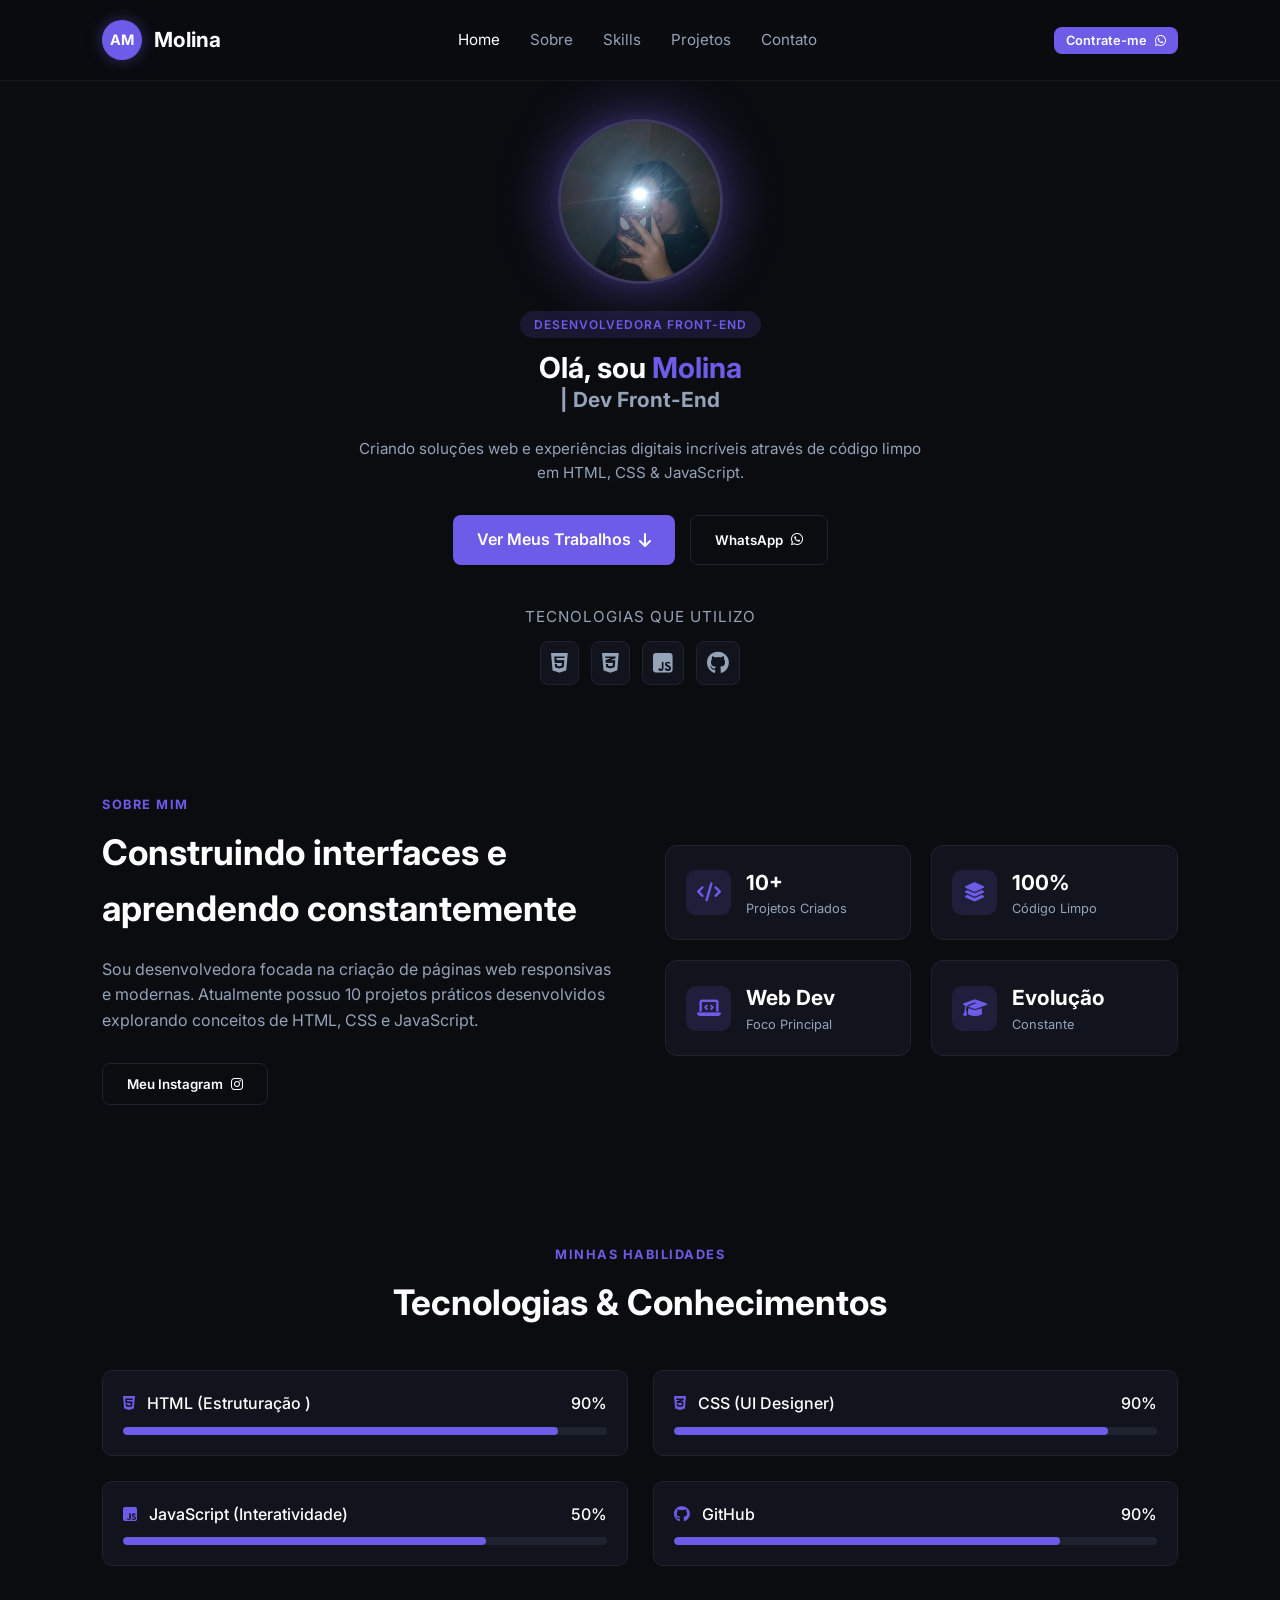
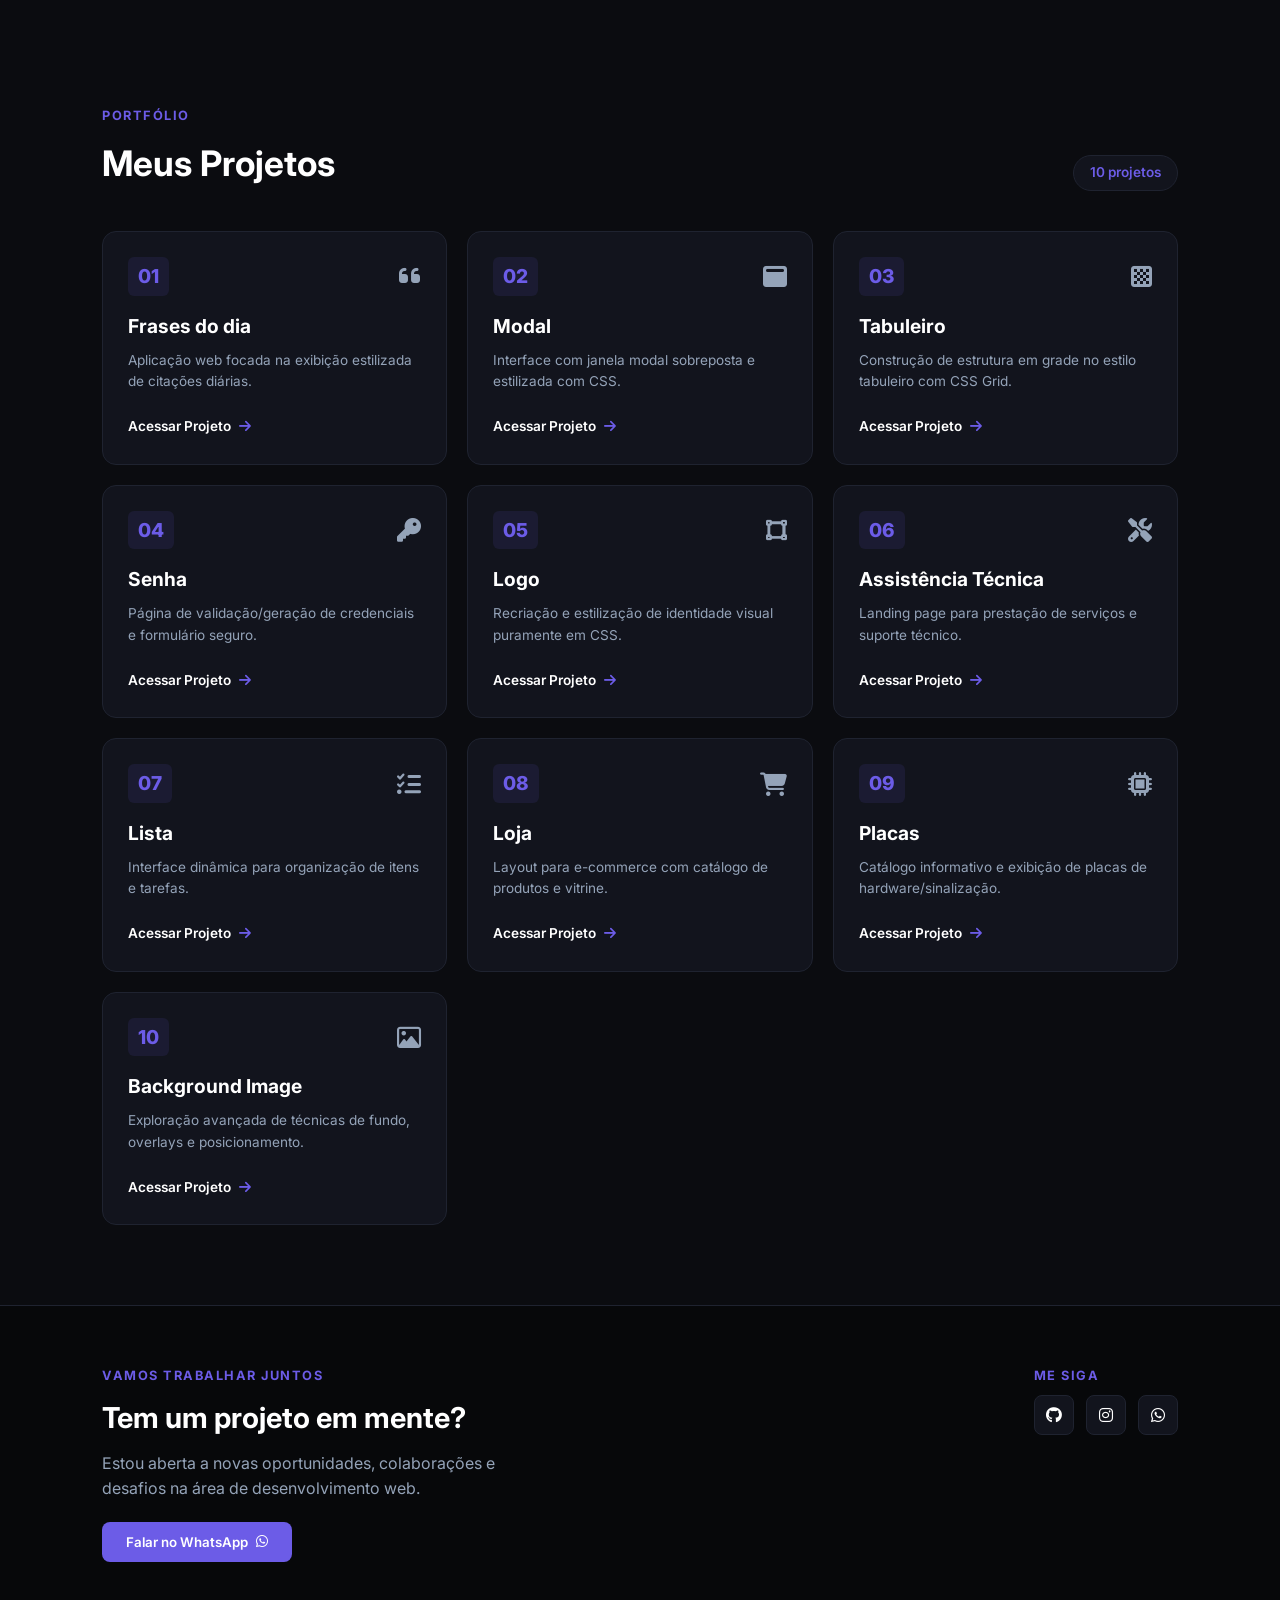
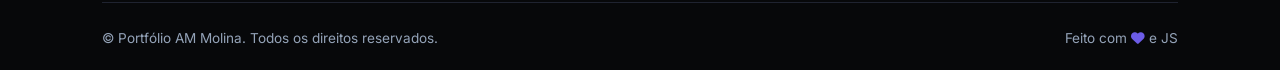
==== index.html @ 392c36eb "teste" ====
<!DOCTYPE html>
<html lang="pt-BR">
<head>
    <meta charset="UTF-8">
    <meta name="viewport" content="width=device-width, initial-scale=1.0">
    <meta name="description" content="Portfólio de Yngrid A. M. Molina com projetos desenvolvidos em HTML, CSS e JavaScript.">
    <title>Portfólio | A. M. Molina</title>
    
    <!-- Font Awesome -->
    <link rel="stylesheet" href="https://cdnjs.cloudflare.com/ajax/libs/font-awesome/6.4.0/css/all.min.css">
    <!-- Google Fonts -->
    <link href="https://fonts.googleapis.com/css2?family=Inter:wght@300;400;500;600;700;800&display=swap" rel="stylesheet">
    
    <link rel="stylesheet" href="style.css">
</head>
<body>

    <!-- Header / Navbar -->
    <header class="navbar">
        <div class="logo">
            <div class="avatar-glow">AM</div>
            <span>Molina</span>
        </div>
        <nav>
            <ul>
                <li><a href="#home" class="active">Home</a></li>
                <li><a href="#about">Sobre</a></li>
                <li><a href="#skills">Skills</a></li>
                <li><a href="#projects">Projetos</a></li>
                <li><a href="#contact">Contato</a></li>
            </ul>
        </nav>
        <!-- Botão do WhatsApp -->
        <button id="btn-whatsapp-nav" class="btn btn-primary btn-sm">
            Contrate-me <i class="fa-brands fa-whatsapp"></i>
        </button>
    </header>

    <section id="home" class="hero">
        <div class="hero-content">
            <span class="badge">DESENVOLVEDORA FRONT-END</span>
            <h1>Olá, sou <span class="highlight">Molina</span></h1>
            <h2><span id="typing-text"></span><span class="cursor"></span></h2>
            <p>Criando soluções web e experiências digitais incríveis através de código limpo em HTML, CSS & JavaScript.</p>
            
            <div class="hero-buttons">
                <a href="#projects" class="btn btn-primary">Ver Meus Trabalhos <i class="fa-solid fa-arrow-down"></i></a>
                <button id="btn-whatsapp-hero" class="btn btn-outline">WhatsApp <i class="fa-brands fa-whatsapp"></i></button>
            </div>

            <!-- Ícones das Tecnologias -->
            <div class="tech-stack">
                <p>TECNOLOGIAS QUE UTILIZO</p>
                <div class="tech-icons">
                    <i class="fa-brands fa-html5" title="HTML"></i>
                    <i class="fa-brands fa-css3-alt" title="CSS"></i>
                    <i class="fa-brands fa-square-js" title="JavaScript"></i>
                    <i class="fa-brands fa-github" title="GitHub"></i>
                </div>
            </div>
        </div>
        <div class="hero-image-container">
            <div class="profile-circle">
                <img src="assets/1000636566.jpg" alt="">
            </div>
        </div>
    </section>

    <!-- About Section -->
    <section id="about" class="about">
        <div class="about-text">
            <span class="section-subtitle">SOBRE MIM</span>
            <h2>Construindo interfaces e aprendendo constantemente</h2>
            <p>Sou desenvolvedora focada na criação de páginas web responsivas e modernas. Atualmente possuo 10 projetos práticos desenvolvidos explorando conceitos de HTML, CSS e JavaScript.</p>
            <button id="btn-instagram-about" class="btn btn-outline">Meu Instagram <i class="fa-brands fa-instagram"></i></button>
        </div>

        <div class="metrics-grid">
            <div class="metric-card">
                <div class="metric-icon"><i class="fa-solid fa-code"></i></div>
                <div class="metric-info">
                    <h3>10+</h3>
                    <p>Projetos Criados</p>
                </div>
            </div>
            <div class="metric-card">
                <div class="metric-icon"><i class="fa-solid fa-layer-group"></i></div>
                <div class="metric-info">
                    <h3>100%</h3>
                    <p>Código Limpo</p>
                </div>
            </div>
            <div class="metric-card">
                <div class="metric-icon"><i class="fa-solid fa-laptop-code"></i></div>
                <div class="metric-info">
                    <h3>Web Dev</h3>
                    <p>Foco Principal</p>
                </div>
            </div>
            <div class="metric-card">
                <div class="metric-icon"><i class="fa-solid fa-graduation-cap"></i></div>
                <div class="metric-info">
                    <h3>Evolução</h3>
                    <p>Constante</p>
                </div>
            </div>
        </div>
    </section>

   
    <section id="skills" class="skills">
        <span class="section-subtitle">MINHAS HABILIDADES</span>
        <h2>Tecnologias & Conhecimentos</h2>
        
        <div class="skills-grid">
            <div class="skill-item">
                <div class="skill-info">
                    <span><i class="fa-brands fa-html5"></i> HTML (Estruturação )</span>
                    <span>90%</span>
                </div>
                <div class="progress-bar"><div class="progress" style="width: 90%;"></div></div>
            </div>

            <div class="skill-item">
                <div class="skill-info">
                    <span><i class="fa-brands fa-css3-alt"></i> CSS (UI Designer)</span>
                    <span>90%</span>
                </div>
                <div class="progress-bar"><div class="progress" style="width: 90%;"></div></div>
            </div>

            <div class="skill-item">
                <div class="skill-info">
                    <span><i class="fa-brands fa-square-js"></i> JavaScript (Interatividade)</span>
                    <span>50%</span>
                </div>
                <div class="progress-bar"><div class="progress" style="width: 75%;"></div></div>
            </div>

            <div class="skill-item">
                <div class="skill-info">
                    <span><i class="fa-brands fa-github"></i> GitHub</span>
                    <span>90%</span>
                </div>
                <div class="progress-bar"><div class="progress" style="width: 80%;"></div></div>
            </div>
        </div>
    </section>

    <!-- Projects Section -->
    <section id="projects" class="projects">
        <div class="section-title-wrapper">
            <div>
                <span class="section-subtitle">PORTFÓLIO</span>
                <h2>Meus Projetos</h2>
            </div>
            <span class="project-count-badge">10 projetos</span>
        </div>

        <div class="projects-grid">
            <div class="project-card">
                <div class="project-header">
                    <span class="project-number">01</span>
                    <i class="fa-solid fa-quote-left folder-icon"></i>
                </div>
                <div class="project-info">
                    <h3>Frases do dia</h3>
                    <p>Aplicação web focada na exibição estilizada de citações diárias.</p>
                    <a href="./projeto-01/index.html" class="project-link">Acessar Projeto <i class="fa-solid fa-arrow-right"></i></a>
                </div>
            </div>

            <div class="project-card">
                <div class="project-header">
                    <span class="project-number">02</span>
                    <i class="fa-solid fa-window-maximize folder-icon"></i>
                </div>
                <div class="project-info">
                    <h3>Modal</h3>
                    <p>Interface com janela modal sobreposta e estilizada com CSS.</p>
                    <a href="./projeto-02/index.html" class="project-link">Acessar Projeto <i class="fa-solid fa-arrow-right"></i></a>
                </div>
            </div>

            <div class="project-card">
                <div class="project-header">
                    <span class="project-number">03</span>
                    <i class="fa-solid fa-chess-board folder-icon"></i>
                </div>
                <div class="project-info">
                    <h3>Tabuleiro</h3>
                    <p>Construção de estrutura em grade no estilo tabuleiro com CSS Grid.</p>
                    <a href="./projeto-03/index.html" class="project-link">Acessar Projeto <i class="fa-solid fa-arrow-right"></i></a>
                </div>
            </div>

            <div class="project-card">
                <div class="project-header">
                    <span class="project-number">04</span>
                    <i class="fa-solid fa-key folder-icon"></i>
                </div>
                <div class="project-info">
                    <h3>Senha</h3>
                    <p>Página de validação/geração de credenciais e formulário seguro.</p>
                    <a href="./projeto-04/index.html" class="project-link">Acessar Projeto <i class="fa-solid fa-arrow-right"></i></a>
                </div>
            </div>

            <div class="project-card">
                <div class="project-header">
                    <span class="project-number">05</span>
                    <i class="fa-solid fa-vector-square folder-icon"></i>
                </div>
                <div class="project-info">
                    <h3>Logo</h3>
                    <p>Recriação e estilização de identidade visual puramente em CSS.</p>
                    <a href="./projeto-05/index.html" class="project-link">Acessar Projeto <i class="fa-solid fa-arrow-right"></i></a>
                </div>
            </div>

            <div class="project-card">
                <div class="project-header">
                    <span class="project-number">06</span>
                    <i class="fa-solid fa-screwdriver-wrench folder-icon"></i>
                </div>
                <div class="project-info">
                    <h3>Assistência Técnica</h3>
                    <p>Landing page para prestação de serviços e suporte técnico.</p>
                    <a href="./projeto-06/index.html" class="project-link">Acessar Projeto <i class="fa-solid fa-arrow-right"></i></a>
                </div>
            </div>

            <div class="project-card">
                <div class="project-header">
                    <span class="project-number">07</span>
                    <i class="fa-solid fa-list-check folder-icon"></i>
                </div>
                <div class="project-info">
                    <h3>Lista</h3>
                    <p>Interface dinâmica para organização de itens e tarefas.</p>
                    <a href="./projeto-07/index.html" class="project-link">Acessar Projeto <i class="fa-solid fa-arrow-right"></i></a>
                </div>
            </div>

            <div class="project-card">
                <div class="project-header">
                    <span class="project-number">08</span>
                    <i class="fa-solid fa-cart-shopping folder-icon"></i>
                </div>
                <div class="project-info">
                    <h3>Loja</h3>
                    <p>Layout para e-commerce com catálogo de produtos e vitrine.</p>
                    <a href="./projeto-08/index.html" class="project-link">Acessar Projeto <i class="fa-solid fa-arrow-right"></i></a>
                </div>
            </div>

            <div class="project-card">
                <div class="project-header">
                    <span class="project-number">09</span>
                    <i class="fa-solid fa-microchip folder-icon"></i>
                </div>
                <div class="project-info">
                    <h3>Placas</h3>
                    <p>Catálogo informativo e exibição de placas de hardware/sinalização.</p>
                    <a href="./projeto-09/index.html" class="project-link">Acessar Projeto <i class="fa-solid fa-arrow-right"></i></a>
                </div>
            </div>

            <div class="project-card">
                <div class="project-header">
                    <span class="project-number">10</span>
                    <i class="fa-regular fa-image folder-icon"></i>
                </div>
                <div class="project-info">
                    <h3>Background Image</h3>
                    <p>Exploração avançada de técnicas de fundo, overlays e posicionamento.</p>
                    <a href="./projeto-10/index.html" class="project-link">Acessar Projeto <i class="fa-solid fa-arrow-right"></i></a>
                </div>
            </div>
        </div>
    </section>

    <!-- Footer / Contato -->
    <footer id="contact" class="footer">
        <div class="footer-container">
            <div class="footer-col">
                <span class="section-subtitle">VAMOS TRABALHAR JUNTOS</span>
                <h2>Tem um projeto em mente?</h2>
                <p>Estou aberta a novas oportunidades, colaborações e desafios na área de desenvolvimento web.</p>
                <button id="btn-whatsapp-footer" class="btn btn-primary">Falar no WhatsApp <i class="fa-brands fa-whatsapp"></i></button>
            </div>

            <div class="footer-col">
                <span class="section-subtitle">ME SIGA</span>
                <div class="social-links">
                    <a href="https://github.com" target="_blank" title="GitHub"><i class="fa-brands fa-github"></i></a>
                    <a href="#" id="link-instagram" target="_blank" title="Instagram"><i class="fa-brands fa-instagram"></i></a>
                    <a href="#" id="link-whatsapp" target="_blank" title="WhatsApp"><i class="fa-brands fa-whatsapp"></i></a>
                </div>
            </div>
        </div>

        <div class="footer-bottom">
            <p>&copy; Portfólio AM Molina. Todos os direitos reservados.</p>
            <p>Feito com <i class="fa-solid fa-heart" style="color: #6c5ce7;"></i> e JS</p>
        </div>
    </footer>

    <script src="script.js"></script>
</body>
</html>
---- style.css ----
:root {
    --bg-color: #0b0c10;
    --card-bg: #12141d;
    --card-border: #1f2330;
    --primary-color: #6c5ce7;
    --primary-hover: #5a4bcf;
    --text-color: #ffffff;
    --text-secondary: #94a3b8;
    --accent-glow: rgba(108, 92, 231, 0.4);
    --font-family: 'Inter', sans-serif;
}

* {
    margin: 0;
    padding: 0;
    box-sizing: border-box;
    font-family: var(--font-family);
    scroll-behavior: smooth;
}

body {
    background-color: var(--bg-color);
    color: var(--text-color);
    line-height: 1.6;
}

/* Previne que textos vazem a tela em telas pequenas */
* {
    box-sizing: border-box;
    max-width: 100%;
}

body {
    overflow-x: hidden; /* Evita a rolagem horizontal */
}

/* Garante a quebra correta das frases */
.hero-content p {
    word-break: break-word;
    overflow-wrap: break-word;
    white-space: normal;
    padding: 0 10px;
}
/* --- LOGO & AVATAR GLOW --- */
.avatar-glow {
    width: 40px;
    height: 40px;
    border-radius: 50%;
    background: var(--primary-color);
    color: #fff;
    display: flex;
    align-items: center;
    justify-content: center;
    font-weight: 700;
    font-size: 0.9rem;
    box-shadow: 0 0 15px var(--accent-glow);
}

.logo {
    display: flex;
    align-items: center;
    gap: 12px;
    font-size: 1.3rem;
    font-weight: 700;
}

/* --- COMPONENTES --- */
.badge {
    background: rgba(108, 92, 231, 0.15);
    color: var(--primary-color);
    padding: 6px 14px;
    border-radius: 20px;
    font-size: 0.75rem;
    font-weight: 600;
    letter-spacing: 1px;
}

.section-subtitle {
    color: var(--primary-color);
    font-size: 0.8rem;
    font-weight: 700;
    letter-spacing: 1.5px;
    display: block;
    margin-bottom: 8px;
}

.btn {
    display: inline-flex;
    align-items: center;
    gap: 8px;
    padding: 12px 24px;
    border-radius: 8px;
    font-weight: 600;
    text-decoration: none;
    transition: all 0.3s ease;
    border: none;
    cursor: pointer;
}

.btn-primary {
    background-color: var(--primary-color);
    color: #fff;
}

.btn-primary:hover {
    background-color: var(--primary-hover);
    box-shadow: 0 0 20px var(--accent-glow);
}

.btn-outline {
    background: transparent;
    color: #fff;
    border: 1px solid var(--card-border);
}

.btn-outline:hover {
    border-color: var(--primary-color);
    background: rgba(108, 92, 231, 0.1);
}

.btn-sm {
    padding: 8px 16px;
    font-size: 0.9rem;
}

/* --- NAVBAR --- */
.navbar {
    display: flex;
    justify-content: space-between;
    align-items: center;
    padding: 20px 8%;
    position: sticky;
    top: 0;
    background-color: rgba(11, 12, 16, 0.9);
    backdrop-filter: blur(10px);
    z-index: 1000;
    border-bottom: 1px solid rgba(255, 255, 255, 0.05);
}

.navbar nav ul {
    display: flex;
    list-style: none;
    gap: 30px;
}

.navbar nav a {
    color: var(--text-secondary);
    text-decoration: none;
    font-size: 0.95rem;
    transition: 0.3s;
}

.navbar nav a:hover, .navbar nav a.active {
    color: var(--text-color);
}

/* --- HERO SECTION --- */
.hero {
    display: flex;
    align-items: center;
    justify-content: space-between;
    padding: 80px 8% 60px;
    gap: 40px;
}

.hero-content {
    max-width: 600px;
}

.hero-content h1 {
    font-size: 3.2rem;
    margin-top: 15px;
    line-height: 1.1;
}

.hero-content h2 {
    font-size: 2.5rem;
    color: var(--text-secondary);
    margin-bottom: 20px;
}

.hero-content p {
    color: var(--text-secondary);
    font-size: 1.05rem;
    margin-bottom: 30px;
}

.highlight {
    color: var(--primary-color);
}

.hero-buttons {
    display: flex;
    gap: 15px;
    margin-bottom: 40px;
}

.tech-stack p {
    font-size: 0.75rem;
    letter-spacing: 1px;
    margin-bottom: 12px;
    color: var(--text-secondary);
}

.tech-icons {
    display: flex;
    gap: 12px;
}

.tech-icons i {
    font-size: 1.4rem;
    background: var(--card-bg);
    padding: 10px;
    border-radius: 8px;
    border: 1px solid var(--card-border);
    color: var(--text-secondary);
    transition: 0.3s;
}

.tech-icons i:hover {
    color: var(--primary-color);
    border-color: var(--primary-color);
}

/* Foto com fundo brilhante estilo Figma */
.hero-image-container {
    position: relative;
    display: flex;
    justify-content: center;
    align-items: center;
}

.profile-circle {
    width: 330px;
    height: 330px;
    border-radius: 50%;
    background: radial-gradient(circle, var(--primary-color) 0%, rgba(108, 92, 231, 0.2) 70%, transparent 100%);
    display: flex;
    align-items: center;
    justify-content: center;
    box-shadow: 0 0 50px var(--accent-glow);
}

.profile-circle img {
    width: 310px;
    height: 310px;
    border-radius: 50%;
    object-fit: cover;
    border: 3px solid rgba(255, 255, 255, 0.1);
}

.code-card {
    position: absolute;
    bottom: -15px;
    right: -20px;
    background: var(--card-bg);
    border: 1px solid var(--card-border);
    border-radius: 12px;
    padding: 15px 20px;
    font-family: monospace;
    font-size: 0.8rem;
    box-shadow: 0 10px 30px rgba(0,0,0,0.5);
}

.code-header {
    display: flex;
    align-items: center;
    gap: 6px;
    margin-bottom: 10px;
}

.dot { width: 8px; height: 8px; border-radius: 50%; }
.dot.red { background: #ff5f56; }
.dot.yellow { background: #ffbd2e; }
.dot.green { background: #27c93f; }
.code-title { margin-left: auto; color: var(--text-secondary); font-size: 0.7rem; }

.keyword { color: #ff79c6; }
.variable { color: #50fa7b; }
.property { color: #8be9fd; }
.string { color: #f1fa8c; }
.number-code { color: #bd93f9; }

/* --- ABOUT SECTION --- */
.about {
    padding: 80px 8%;
    display: grid;
    grid-template-columns: 1fr 1fr;
    gap: 50px;
    align-items: center;
}

.about-text h2 { font-size: 2.2rem; margin-bottom: 20px; }
.about-text p { color: var(--text-secondary); margin-bottom: 30px; }

.metrics-grid {
    display: grid;
    grid-template-columns: 1fr 1fr;
    gap: 20px;
}

.metric-card {
    background: var(--card-bg);
    border: 1px solid var(--card-border);
    border-radius: 12px;
    padding: 20px;
    display: flex;
    align-items: center;
    gap: 15px;
}

.metric-icon {
    background: rgba(108, 92, 231, 0.15);
    color: var(--primary-color);
    width: 45px;
    height: 45px;
    border-radius: 10px;
    display: flex;
    justify-content: center;
    align-items: center;
    font-size: 1.2rem;
}

.metric-info h3 { font-size: 1.3rem; }
.metric-info p { color: var(--text-secondary); font-size: 0.8rem; }

/* --- SKILLS SECTION --- */
.skills {
    padding: 60px 8%;
    text-align: center;
}

.skills h2 { font-size: 2.2rem; margin-bottom: 40px; }

.skills-grid {
    display: grid;
    grid-template-columns: 1fr 1fr;
    gap: 25px;
    text-align: left;
}

.skill-item {
    background: var(--card-bg);
    border: 1px solid var(--card-border);
    padding: 20px;
    border-radius: 10px;
}

.skill-info {
    display: flex;
    justify-content: space-between;
    margin-bottom: 10px;
    font-weight: 500;
}

.skill-info i { color: var(--primary-color); margin-right: 8px; }

.progress-bar {
    width: 100%;
    height: 8px;
    background: #1f2330;
    border-radius: 4px;
    overflow: hidden;
}

.progress {
    height: 100%;
    background: var(--primary-color);
    border-radius: 4px;
}

/* --- PROJECTS SECTION --- */
.projects {
    padding: 80px 8%;
}

.section-title-wrapper {
    display: flex;
    justify-content: space-between;
    align-items: flex-end;
    margin-bottom: 40px;
}

.section-title-wrapper h2 { font-size: 2.2rem; }

.project-count-badge {
    background: var(--card-bg);
    border: 1px solid var(--card-border);
    color: var(--primary-color);
    padding: 6px 16px;
    border-radius: 20px;
    font-size: 0.85rem;
    font-weight: 600;
}

.projects-grid {
    display: grid;
    grid-template-columns: repeat(auto-fill, minmax(260px, 1fr));
    gap: 20px;
}

.project-card {
    background: var(--card-bg);
    border: 1px solid var(--card-border);
    border-radius: 14px;
    padding: 25px;
    transition: all 0.3s ease;
    display: flex;
    flex-direction: column;
    justify-content: space-between;
}

.project-card:hover {
    transform: translateY(-5px);
    border-color: var(--primary-color);
    box-shadow: 0 8px 25px rgba(108, 92, 231, 0.15);
}

.project-header {
    display: flex;
    justify-content: space-between;
    align-items: center;
    margin-bottom: 15px;
}

.project-number {
    font-size: 1.2rem;
    font-weight: 800;
    color: var(--primary-color);
    background: rgba(108, 92, 231, 0.1);
    padding: 4px 10px;
    border-radius: 6px;
}

.folder-icon {
    font-size: 1.5rem;
    color: var(--text-secondary);
}

.project-info h3 {
    font-size: 1.2rem;
    margin-bottom: 8px;
}

.project-info p {
    color: var(--text-secondary);
    font-size: 0.85rem;
    margin-bottom: 20px;
    min-height: 40px;
}

.project-link {
    color: #fff;
    text-decoration: none;
    font-weight: 600;
    font-size: 0.85rem;
    display: inline-flex;
    align-items: center;
    gap: 8px;
    transition: 0.3s;
}

.project-link i {
    color: var(--primary-color);
    transition: transform 0.3s;
}

.project-card:hover .project-link i {
    transform: translateX(5px);
}

/* --- FOOTER --- */
.footer {
    background-color: #07080a;
    padding: 60px 8% 20px;
    border-top: 1px solid var(--card-border);
}

.footer-container {
    display: flex;
    justify-content: space-between;
    gap: 40px;
    margin-bottom: 40px;
}

.footer-col h2 { font-size: 1.8rem; margin-bottom: 10px; }
.footer-col p { color: var(--text-secondary); margin-bottom: 20px; max-width: 450px; }

.social-links {
    display: flex;
    gap: 12px;
}

.social-links a {
    width: 40px;
    height: 40px;
    background: var(--card-bg);
    border: 1px solid var(--card-border);
    border-radius: 8px;
    display: flex;
    justify-content: center;
    align-items: center;
    color: var(--text-color);
    text-decoration: none;
    transition: 0.3s;
}

.social-links a:hover {
    background: var(--primary-color);
    border-color: var(--primary-color);
}

.footer-bottom {
    display: flex;
    justify-content: space-between;
    padding-top: 25px;
    border-top: 1px solid var(--card-border);
    color: var(--text-secondary);
    font-size: 0.85rem;
}


@media (max-width: 900px) {
    .skills-grid {
        display: grid;
        grid-template-columns: 1fr; /* Força 1 coluna por linha no celular */
        width: 100%;
        gap: 15px;
    }

    .skill-item {
        width: 100%;
        box-sizing: border-box;
    }

    .skill-info {
        flex-wrap: wrap; /* Quebra o texto e a porcentagem se não couberem na mesma linha */
        gap: 5px;
    }
}

    .navbar .btn-sm {
        padding: 6px 12px;
        font-size: 0.8rem;
    }

    /* Hero Section ajustada */
    .hero {
        flex-direction: column-reverse;
        text-align: center;
        padding: 30px 4%;
        gap: 20px;
    }

    .hero-content {
        width: 100%;
    }

    .hero-content h1 {
        font-size: 1.8rem;
    }

    .hero-content h2 {
        font-size: 1.3rem;
        min-height: auto;
    }

    .hero-content p {
        font-size: 0.95rem;
    }

    .hero-buttons {
        justify-content: center;
        flex-wrap: wrap;
    }

    .tech-icons {
        justify-content: center;
    }

    /* Foto de Perfil Redimensionada para não vazar a tela */
    .hero-image-container {
        width: 100%;
        display: flex;
        justify-content: center;
    }

    .profile-circle {
        width: 180px;
        height: 180px;
    }

    .profile-circle img {
        width: 165px;
        height: 165px;
    }
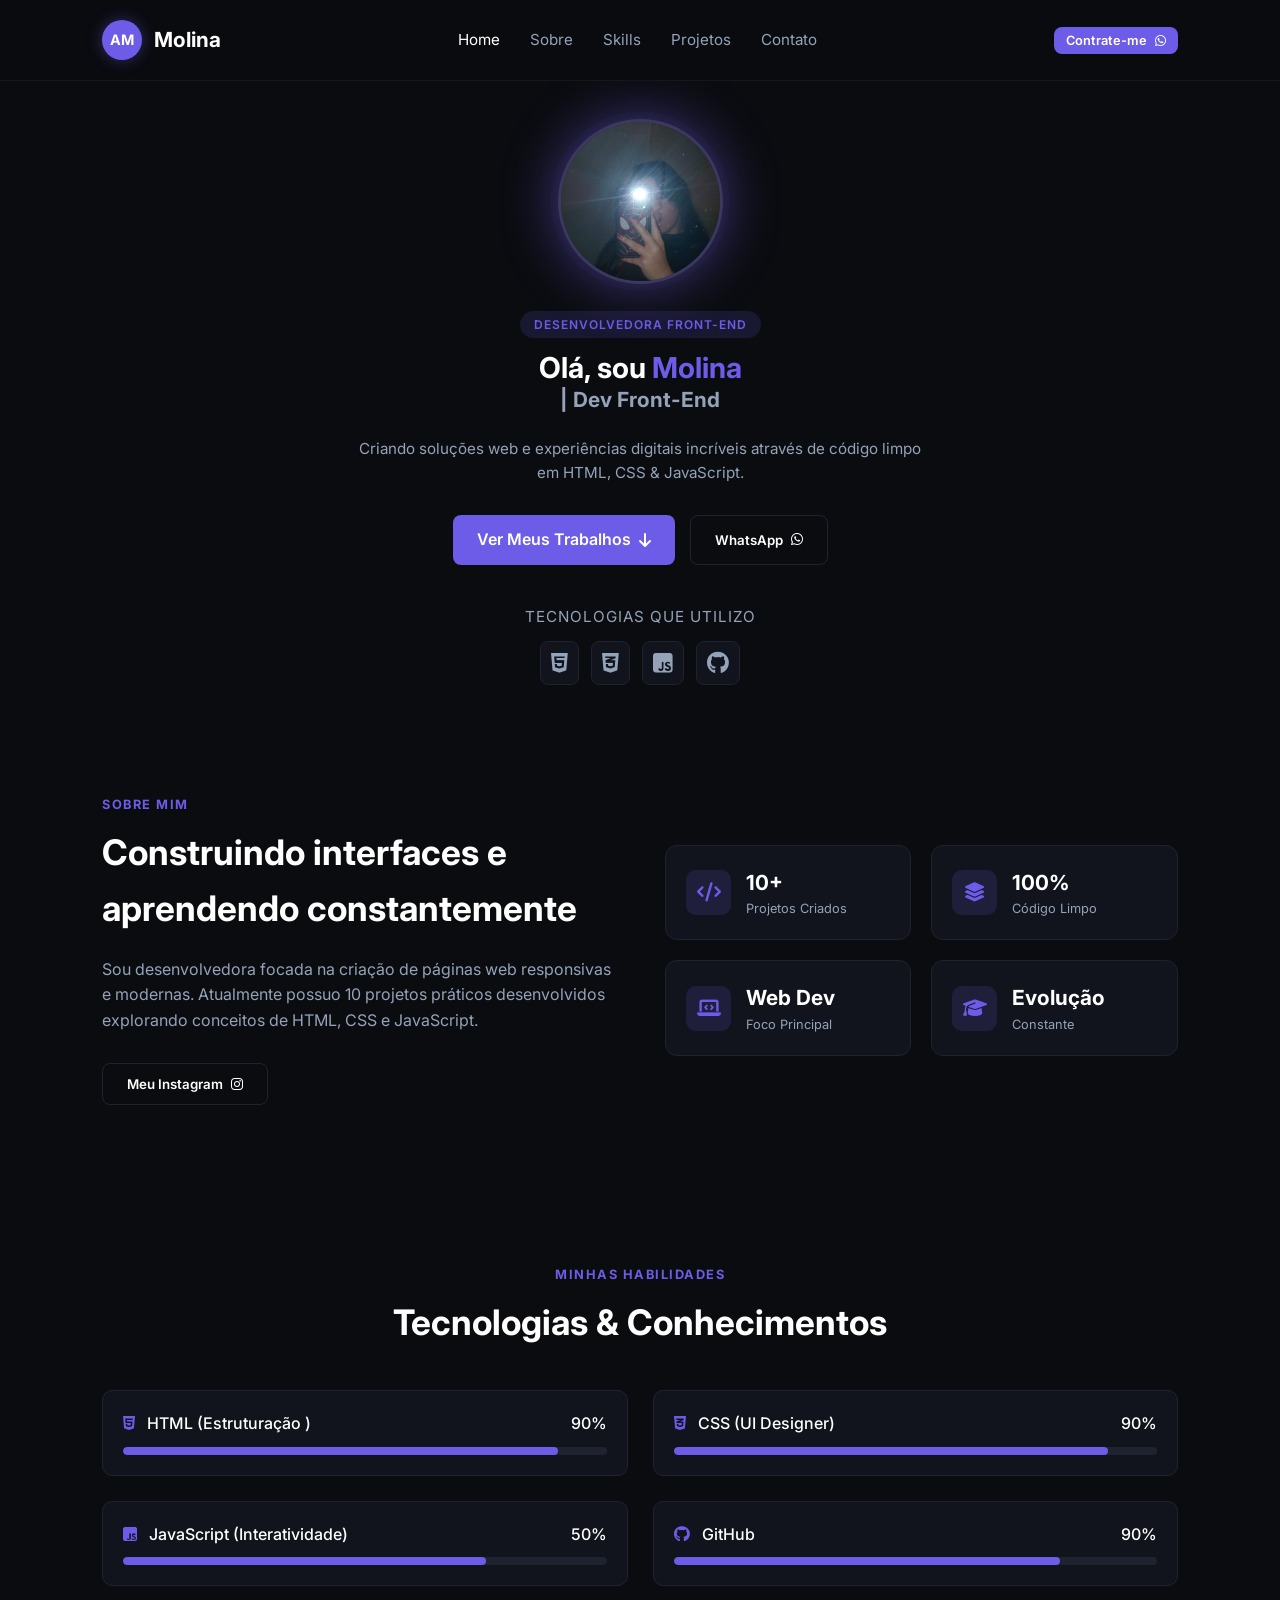
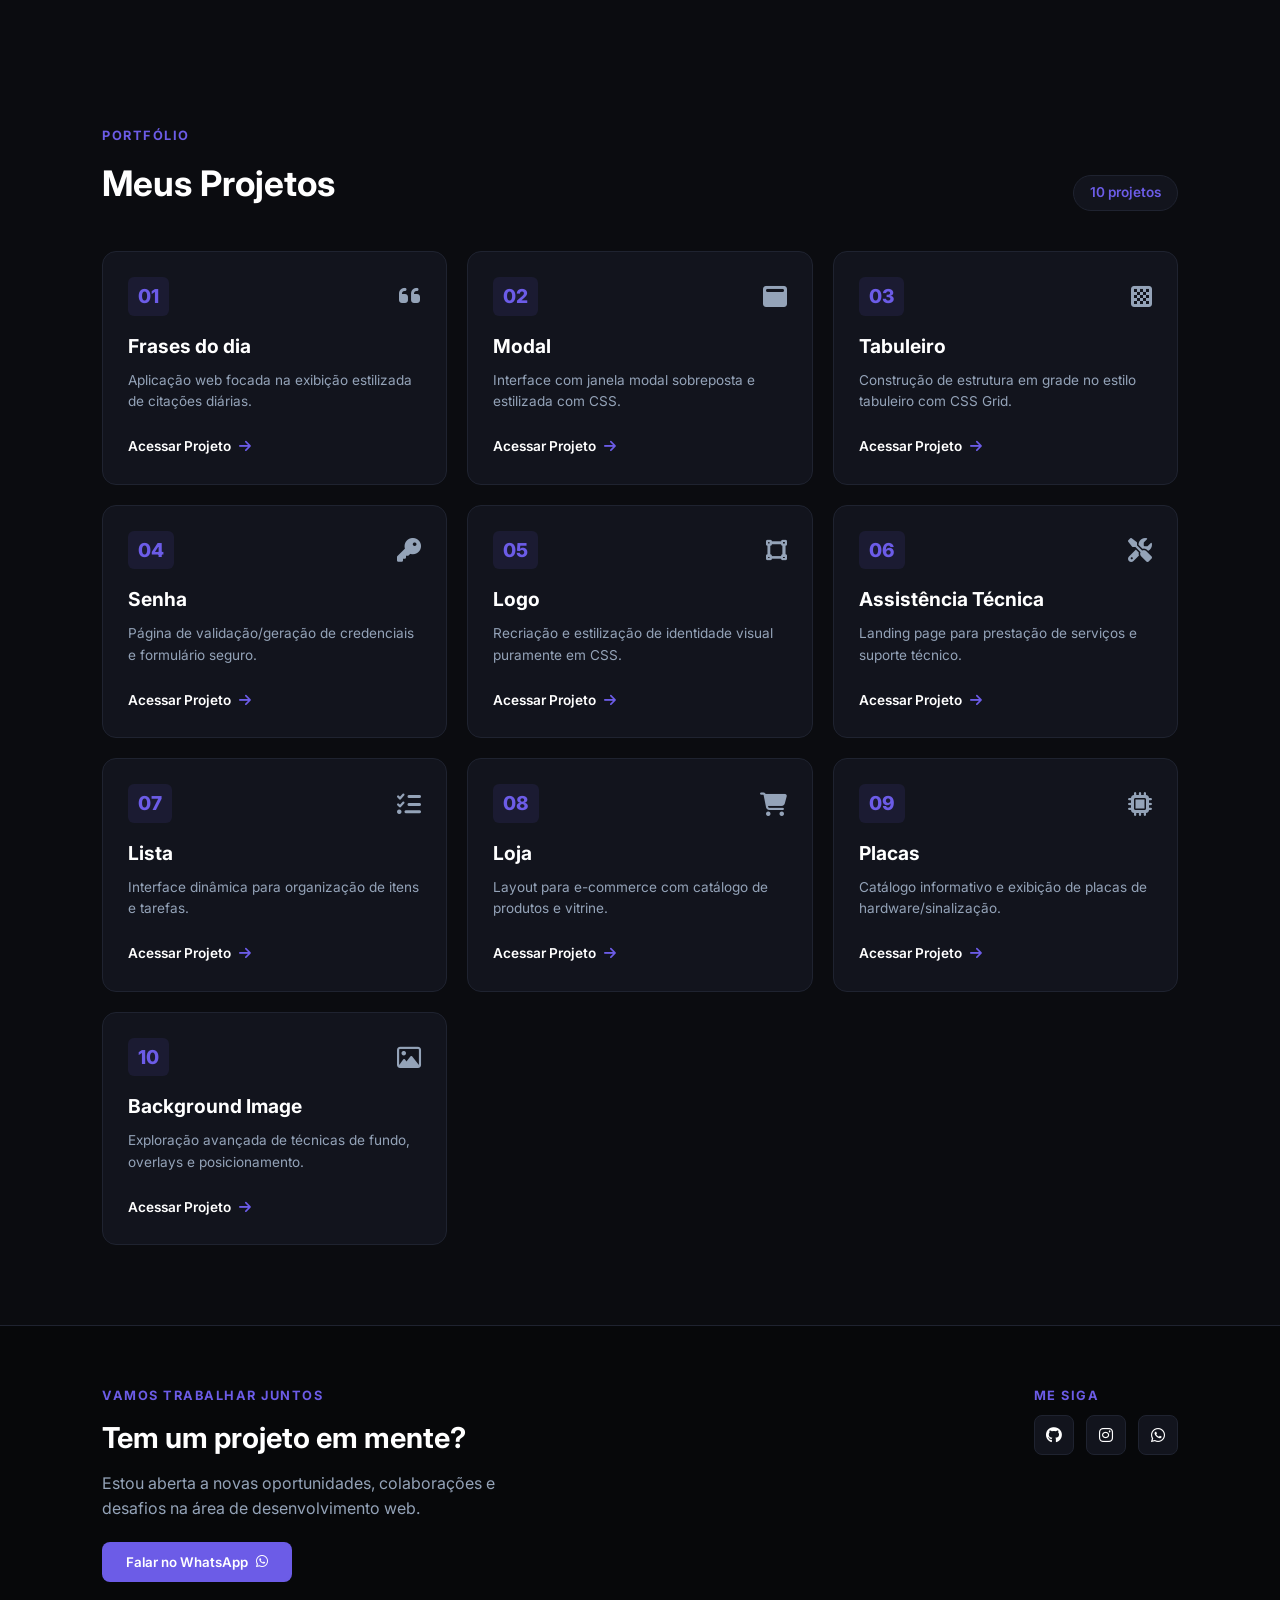
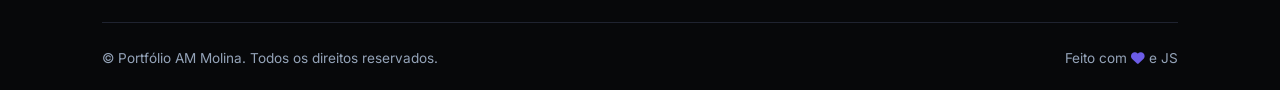
==== commit 53c3b416: "teste" ====
--- a/index.html
+++ b/index.html
@@ -21,6 +21,9 @@
             <div class="avatar-glow">AM</div>
             <span>Molina</span>
         </div>
+       
+        
+
         <nav>
             <ul>
                 <li><a href="#home" class="active">Home</a></li>
--- a/style.css
+++ b/style.css
@@ -64,7 +64,9 @@
     font-size: 1.3rem;
     font-weight: 700;
 }
-
+#skills, .conhecimentos {
+  padding-top: 80px; 
+}
 /* --- COMPONENTES --- */
 .badge {
     background: rgba(108, 92, 231, 0.15);
@@ -520,6 +522,12 @@
     font-size: 0.85rem;
 }
 
+nav {
+  display: flex;
+  flex-wrap: wrap;
+  gap: 15px; 
+  justify-content: center;
+}
 
 @media (max-width: 900px) {
     .skills-grid {
